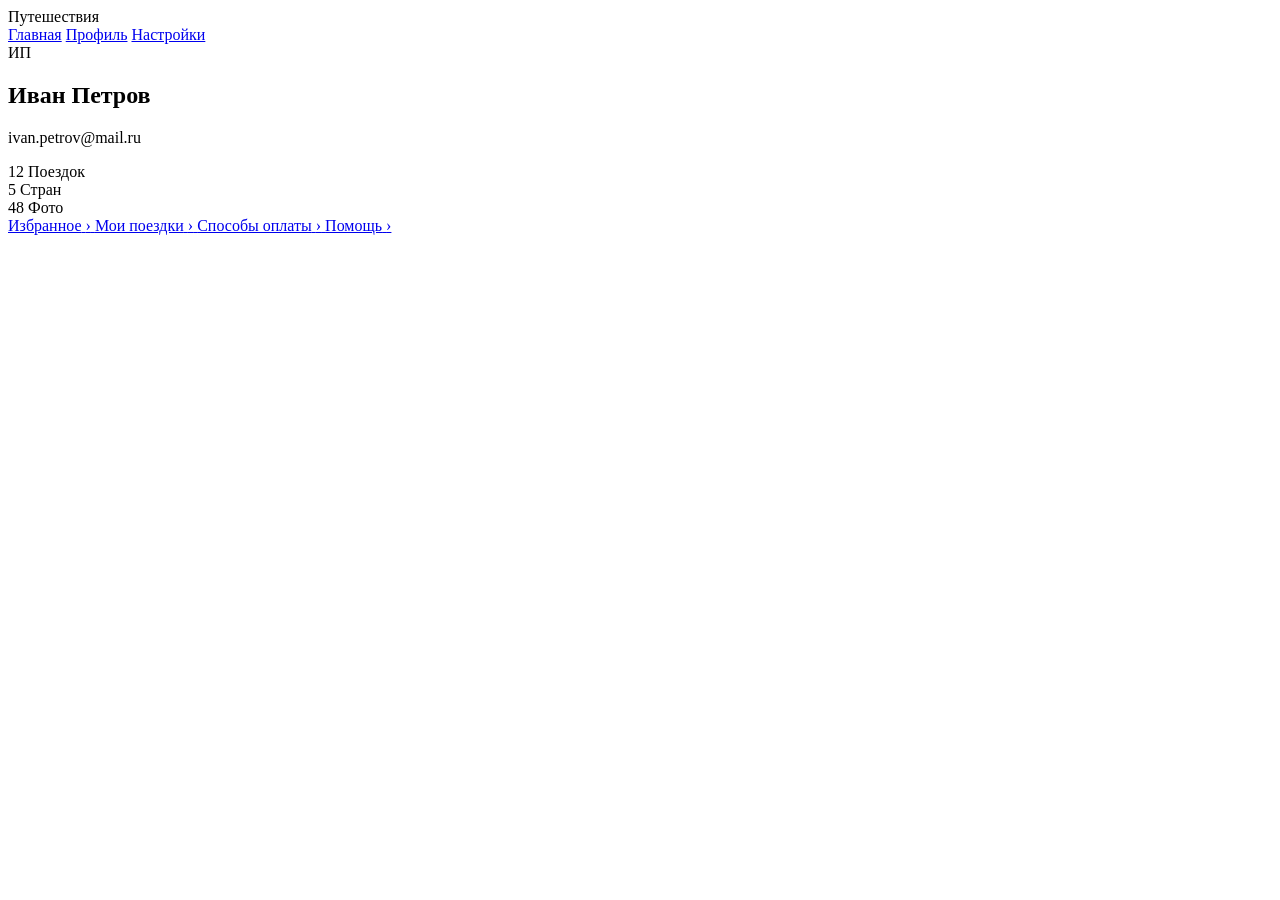
==== profile.html @ db9ca824 "Add files via upload" ====
<!DOCTYPE html>
<html lang="ru">
<head>
    <meta name="viewport" content="width=device-width, initial-scale=1.0, maximum-scale=1.0, user-scalable=no">
    <title>Путешествия — Профиль</title>
    <link rel="stylesheet" href="css/reset.css">
    <link rel="stylesheet" href="css/style.css">
</head>
<body>

    <nav class="menu">
        <div class="logo">Путешествия</div>
        <div class="links">
            <a href="index.html">Главная</a>
            <a href="profile.html">Профиль</a>
            <a href="settings.html">Настройки</a>
        </div>
    </nav>
    <main class="app-content">
        <section class="profile-header">
            <div class="avatar">ИП</div>
            <div>
                <h2>Иван Петров</h2>
                <p>ivan.petrov@mail.ru</p>
            </div>
            <div class="stats">
                <div class="stat">
                    <span class="stat-value">12</span>
                    <span class="stat-label">Поездок</span>
                </div>
                <div class="stat">
                    <span class="stat-value">5</span>
                    <span class="stat-label">Стран</span>
                </div>
                <div class="stat">
                    <span class="stat-value">48</span>
                    <span class="stat-label">Фото</span>
                </div>
            </div>
        </section>

        <section class="menu-list">
            <a href="#" class="menu-item">
                <span>Избранное</span>
                <span class="arrow">›</span>
            </a>
            <a href="#" class="menu-item">
                <span>Мои поездки</span>
                <span class="arrow">›</span>
            </a>
            <a href="#" class="menu-item">
                <span>Способы оплаты</span>
                <span class="arrow">›</span>
            </a>
            <a href="#" class="menu-item">
                <span>Помощь</span>
                <span class="arrow">›</span>
            </a>
        </section>
    </main>

   

    <script src="js/script.js"></script>
</body>
</html>
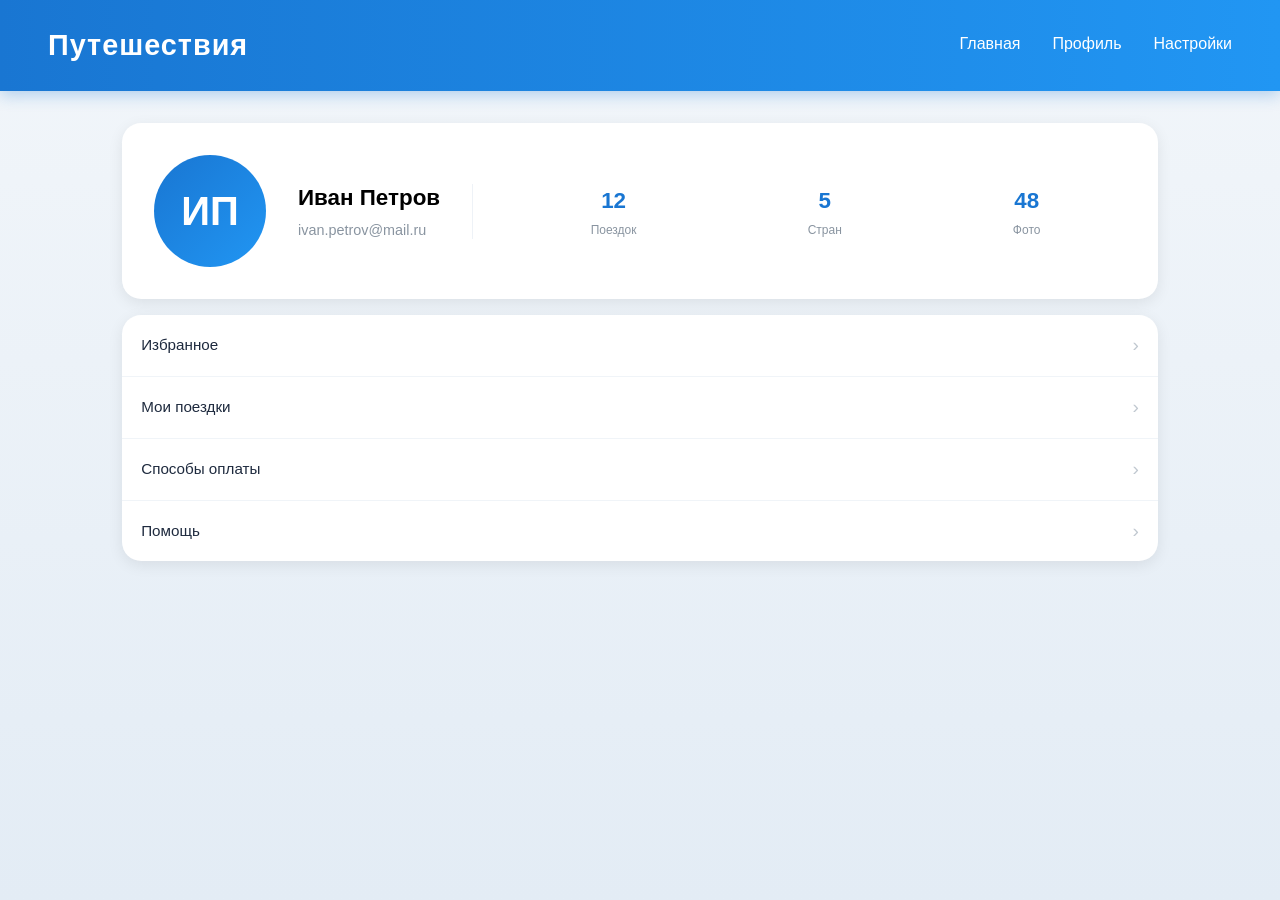
==== commit 0b2c0142: "Update profile.html" ====
--- a/profile.html
+++ b/profile.html
@@ -3,8 +3,8 @@
 <head>
     <meta name="viewport" content="width=device-width, initial-scale=1.0, maximum-scale=1.0, user-scalable=no">
     <title>Путешествия — Профиль</title>
-    <link rel="stylesheet" href="css/reset.css">
-    <link rel="stylesheet" href="css/style.css">
+    <link rel="stylesheet" href="reset.css">
+    <link rel="stylesheet" href="style.css">
 </head>
 <body>
 
@@ -63,4 +63,4 @@
 
     <script src="js/script.js"></script>
 </body>
-</html>+</html>
--- a/style.css
+++ b/style.css
@@ -0,0 +1,671 @@
+body {
+    font-family: 'Segoe UI', Arial, sans-serif;
+    background: linear-gradient(180deg, #f2f6fa 0%, #e3ecf5 100%);
+    min-height: 100vh;
+    display: flex;
+    flex-direction: column;
+    padding-bottom: 5rem;
+}
+
+.menu {
+    display: flex;
+    justify-content: space-between;
+    align-items: center;
+    padding: 1rem 1.2rem;
+    background: linear-gradient(90deg, #1976d2 0%, #2196f3 100%);
+    box-shadow: 0 4px 15px rgba(25, 118, 210, 0.3);
+    position: sticky;
+    top: 0;
+    z-index: 100;
+}
+
+.logo {
+    color: white;
+    font-size: 1.3rem;
+    font-weight: bold;
+    letter-spacing: 1px;
+}
+
+.links {
+    display: flex;
+    gap: 1rem;
+}
+
+.links a {
+    color: white;
+    text-decoration: none;
+    font-size: 0.85rem;
+    font-weight: 500;
+    position: relative;
+    padding-bottom: 4px;
+    transition: color 0.3s;
+}
+
+.links a::after {
+    content: "";
+    position: absolute;
+    bottom: 0;
+    left: 0;
+    width: 0;
+    height: 2px;
+    background: white;
+    transition: width 0.3s;
+}
+
+.links a:hover::after {
+    width: 100%;
+}
+
+.links a:hover {
+    color: #fff9c4;
+}
+
+.app-content {
+    flex: 1;
+    padding: 1rem;
+    width: 100%;
+}
+
+.cards-container {
+    display: flex;
+    flex-direction: column;
+    gap: 0;
+}
+
+.card {
+    display: flex;
+    flex-direction: column;
+    width: 100%;
+    max-width: 100%;
+    margin: 1.5rem auto;
+    background: white;
+    border-radius: 1.2rem;
+    overflow: hidden;
+    box-shadow: 0 10px 40px rgba(0, 0, 0, 0.15);
+    transition: transform 0.3s, box-shadow 0.3s;
+}
+
+.card:hover {
+    transform: translateY(-5px);
+    box-shadow: 0 20px 50px rgba(0, 0, 0, 0.2);
+}
+
+.card img {
+    width: 100%;
+    height: 12rem;
+    object-fit: cover;
+    display: block;
+}
+
+.card-info {
+    display: flex;
+    flex-direction: column;
+    padding: 1.2rem;
+    flex: 1;
+    gap: 0.5rem;
+}
+
+.badge {
+    display: inline-block;
+    align-self: flex-start;
+    background: #e3f2fd;
+    color: #1976d2;
+    font-size: 0.7rem;
+    font-weight: bold;
+    padding: 0.25rem 0.75rem;
+    border-radius: 1.25rem;
+    text-transform: uppercase;
+    letter-spacing: 0.5px;
+}
+
+.badge.hot {
+    background: #ffebee;
+    color: #c62828;
+}
+
+.badge.new {
+    background: #e8f5e9;
+    color: #2e7d32;
+}
+
+.card-info h2 {
+    font-size: 1.5rem;
+    color: #1e2a3e;
+    margin-top: 0.25rem;
+}
+
+.country {
+    color: #1976d2;
+    font-weight: bold;
+    font-size: 0.9rem;
+}
+
+.description {
+    color: #5a6b7b;
+    line-height: 1.65;
+    font-size: 0.9rem;
+    margin-top: 0.35rem;
+}
+
+.features {
+    display: flex;
+    flex-wrap: wrap;
+    gap: 0.5rem;
+    margin-top: 0.6rem;
+}
+
+.features span {
+    background: #f5f7fa;
+    color: #5a6b7b;
+    font-size: 0.75rem;
+    padding: 0.3rem 0.75rem;
+    border-radius: 0.4rem;
+    border: 1px solid #e3ecf5;
+}
+
+.card-bottom {
+    display: flex;
+    justify-content: space-between;
+    align-items: center;
+    margin-top: auto;
+    padding-top: 1.2rem;
+    border-top: 1px solid #eef2f7;
+}
+
+.price-block {
+    display: flex;
+    flex-direction: column;
+}
+
+.price {
+    font-size: 1.4rem;
+    font-weight: bold;
+    color: #1e2a3e;
+}
+
+.price small {
+    font-size: 0.8rem;
+    color: #8994a0;
+    font-weight: normal;
+}
+
+.rating {
+    display: flex;
+    align-items: center;
+    gap: 4px;
+    font-size: 0.85rem;
+    color: #f39c12;
+    font-weight: bold;
+    margin-top: 0.15rem;
+}
+
+.card-bottom button {
+    padding: 0.7rem 1.5rem;
+    border: none;
+    border-radius: 0.6rem;
+    background: linear-gradient(90deg, #1976d2, #2196f3);
+    color: white;
+    font-size: 0.9rem;
+    font-weight: 600;
+    cursor: pointer;
+    transition: transform 0.2s, box-shadow 0.2s;
+}
+
+.card-bottom button:hover {
+    transform: scale(1.05);
+    box-shadow: 0 6px 20px rgba(25, 118, 210, 0.4);
+}
+
+.profile-header {
+    background: white;
+    border-radius: 1.2rem;
+    padding: 1.5rem 1rem;
+    text-align: center;
+    box-shadow: 0 4px 15px rgba(0, 0, 0, 0.08);
+    margin-bottom: 1rem;
+}
+
+.avatar {
+    width: 6rem;
+    height: 6rem;
+    border-radius: 50%;
+    background: linear-gradient(135deg, #1976d2, #2196f3);
+    margin: 0 auto 0.8rem;
+    display: flex;
+    align-items: center;
+    justify-content: center;
+    font-size: 2rem;
+    color: white;
+    font-weight: bold;
+}
+
+.profile-header h2 {
+    font-size: 1.4rem;
+    margin-bottom: 0.3rem;
+}
+
+.profile-header p {
+    color: #8994a0;
+    font-size: 0.9rem;
+}
+
+.stats {
+    display: flex;
+    justify-content: space-around;
+    margin-top: 1.2rem;
+    padding-top: 1rem;
+    border-top: 1px solid #eef2f7;
+}
+
+.stat {
+    display: flex;
+    flex-direction: column;
+    align-items: center;
+}
+
+.stat-value {
+    font-size: 1.4rem;
+    font-weight: bold;
+    color: #1976d2;
+}
+
+.stat-label {
+    font-size: 0.75rem;
+    color: #8994a0;
+    margin-top: 0.2rem;
+}
+
+.menu-list {
+    background: white;
+    border-radius: 1.2rem;
+    overflow: hidden;
+    box-shadow: 0 4px 15px rgba(0, 0, 0, 0.08);
+}
+
+.menu-item {
+    display: flex;
+    justify-content: space-between;
+    align-items: center;
+    padding: 1rem 1.2rem;
+    border-bottom: 1px solid #f0f4f8;
+    font-size: 0.95rem;
+    color: #1e2a3e;
+}
+
+.menu-item:last-child {
+    border-bottom: none;
+}
+
+.menu-item .arrow {
+    color: #c0c8d0;
+    font-size: 1.2rem;
+}
+
+.settings-group {
+    background: white;
+    border-radius: 1.2rem;
+    padding: 0 1.2rem;
+    margin-bottom: 1rem;
+    box-shadow: 0 4px 15px rgba(0, 0, 0, 0.08);
+}
+
+.settings-group h3 {
+    font-size: 0.85rem;
+    color: #8994a0;
+    text-transform: uppercase;
+    letter-spacing: 0.5px;
+    padding: 1rem 0 0.5rem;
+}
+
+.setting-item {
+    display: flex;
+    justify-content: space-between;
+    align-items: center;
+    padding: 0.9rem 0;
+    border-bottom: 1px solid #f0f4f8;
+}
+
+.setting-item:last-child {
+    border-bottom: none;
+}
+
+.setting-item label {
+    font-size: 0.95rem;
+    color: #1e2a3e;
+}
+
+.switch {
+    position: relative;
+    width: 3rem;
+    height: 1.6rem;
+    background: #c0c8d0;
+    border-radius: 1rem;
+    transition: background 0.3s;
+    cursor: pointer;
+}
+
+.switch::after {
+    content: "";
+    position: absolute;
+    top: 0.15rem;
+    left: 0.15rem;
+    width: 1.3rem;
+    height: 1.3rem;
+    background: white;
+    border-radius: 50%;
+    transition: transform 0.3s;
+}
+
+.switch.active {
+    background: #1976d2;
+}
+
+.switch.active::after {
+    transform: translateX(1.4rem);
+}
+
+select {
+    padding: 0.4rem 0.8rem;
+    border: 1px solid #e0e6ed;
+    border-radius: 0.5rem;
+    font-size: 0.9rem;
+    background: white;
+    color: #1e2a3e;
+}
+
+.bottom-nav {
+    position: fixed;
+    bottom: 0;
+    left: 0;
+    right: 0;
+    display: flex;
+    justify-content: space-around;
+    align-items: center;
+    background: white;
+    padding: 0.6rem 0;
+    box-shadow: 0 -2px 15px rgba(0, 0, 0, 0.08);
+    z-index: 100;
+}
+
+.bottom-nav a {
+    display: flex;
+    flex-direction: column;
+    align-items: center;
+    gap: 0.2rem;
+    font-size: 0.7rem;
+    color: #8994a0;
+    padding: 0.4rem 1rem;
+    border-radius: 0.5rem;
+    transition: color 0.2s;
+    font-weight: 600;
+    text-transform: uppercase;
+    letter-spacing: 0.5px;
+}
+
+.bottom-nav a.active {
+    color: #1976d2;
+}
+
+@media (min-width: 768px) {
+    body {
+        padding-bottom: 0;
+    }
+
+    .menu {
+        padding: 1.5rem 3rem;
+    }
+
+    .logo {
+        font-size: 1.8rem;
+    }
+
+    .links {
+        gap: 2rem;
+    }
+
+    .links a {
+        font-size: 1rem;
+    }
+
+    .app-content {
+        max-width: 1100px;
+        margin: 0 auto;
+        padding: 2rem;
+    }
+
+    .card {
+        flex-direction: row;
+        max-width: 820px;
+    }
+
+    .card img {
+        width: 340px;
+        height: auto;
+    }
+
+    .card-info {
+        padding: 2rem;
+    }
+
+    .card-info h2 {
+        font-size: 1.8rem;
+    }
+
+    .profile-header {
+        display: flex;
+        align-items: center;
+        gap: 2rem;
+        text-align: left;
+        padding: 2rem;
+    }
+
+    .avatar {
+        margin: 0;
+        width: 7rem;
+        height: 7rem;
+        font-size: 2.5rem;
+    }
+
+    .stats {
+        flex: 1;
+        margin-top: 0;
+        padding-top: 0;
+        border-top: none;
+        border-left: 1px solid #eef2f7;
+        padding-left: 2rem;
+    }
+
+    .bottom-nav {
+        position: static;
+        max-width: 1100px;
+        margin: 1rem auto;
+        border-radius: 1rem;
+        box-shadow: 0 4px 15px rgba(0, 0, 0, 0.08);
+    }
+
+    .bottom-nav a {
+        flex-direction: row;
+        gap: 0.5rem;
+        font-size: 0.9rem;
+    }
+
+    .settings-group {
+        max-width: 700px;
+    }
+}
+.modal-overlay {
+    display: none;
+    position: fixed;
+    top: 0;
+    left: 0;
+    width: 100%;
+    height: 100%;
+    background: rgba(0, 0, 0, 0.6);
+    justify-content: center;
+    align-items: center;
+    z-index: 2000;
+    padding: 1rem;
+    overflow-y: auto;
+}
+
+.modal-overlay.active {
+    display: flex;
+}
+
+.modal-window {
+    background: white;
+    border-radius: 1.2rem;
+    max-width: 700px;
+    width: 100%;
+    max-height: 90vh;
+    overflow-y: auto;
+    box-shadow: 0 20px 60px rgba(0, 0, 0, 0.4);
+    animation: modalAppear 0.3s ease;
+    position: relative;
+}
+
+@keyframes modalAppear {
+    from { transform: scale(0.85); opacity: 0; }
+    to { transform: scale(1); opacity: 1; }
+}
+
+.modal-close {
+    position: absolute;
+    top: 1rem;
+    right: 1rem;
+    width: 2.5rem;
+    height: 2.5rem;
+    border-radius: 50%;
+    background: rgba(255, 255, 255, 0.9);
+    color: #1e2a3e;
+    font-size: 1.5rem;
+    font-weight: bold;
+    display: flex;
+    align-items: center;
+    justify-content: center;
+    cursor: pointer;
+    z-index: 10;
+    box-shadow: 0 2px 8px rgba(0, 0, 0, 0.2);
+    transition: background 0.2s;
+}
+
+.modal-close:hover {
+    background: white;
+}
+
+.modal-image {
+    width: 100%;
+    height: 15rem;
+    object-fit: cover;
+    display: block;
+}
+
+.modal-body {
+    padding: 1.5rem;
+}
+
+.modal-body h2 {
+    font-size: 1.6rem;
+    color: #1e2a3e;
+    margin-bottom: 0.5rem;
+}
+
+.modal-body .modal-country {
+    color: #1976d2;
+    font-weight: bold;
+    font-size: 0.95rem;
+    margin-bottom: 1rem;
+}
+
+.modal-body h3 {
+    font-size: 1.05rem;
+    color: #1976d2;
+    margin: 1.2rem 0 0.6rem;
+    text-transform: uppercase;
+    letter-spacing: 0.5px;
+}
+
+.modal-body p {
+    color: #5a6b7b;
+    line-height: 1.7;
+    font-size: 0.95rem;
+    margin-bottom: 0.8rem;
+}
+.modal-body ul {
+    padding-left: 1.2rem;
+    list-style: disc;
+}
+.modal-body ul li {
+    color: #5a6b7b;
+    line-height: 1.7;
+    font-size: 0.95rem;
+    margin-bottom: 0.4rem;
+}
+
+.modal-features {
+    display: flex;
+    flex-wrap: wrap;
+    gap: 0.5rem;
+    margin: 1rem 0;
+}
+
+.modal-features span {
+    background: #f5f7fa;
+    color: #5a6b7b;
+    font-size: 0.8rem;
+    padding: 0.35rem 0.85rem;
+    border-radius: 0.4rem;
+    border: 1px solid #e3ecf5;
+}
+
+.modal-price {
+    display: flex;
+    justify-content: space-between;
+    align-items: center;
+    padding: 1rem;
+    background: #f8fafc;
+    border-radius: 0.8rem;
+    margin-top: 1rem;
+}
+
+.modal-price .price-value {
+    font-size: 1.5rem;
+    font-weight: bold;
+    color: #1e2a3e;
+}
+
+.modal-price .price-value small {
+    font-size: 0.8rem;
+    color: #8994a0;
+    font-weight: normal;
+}
+
+.modal-price button {
+    padding: 0.8rem 1.5rem;
+    border: none;
+    border-radius: 0.6rem;
+    background: linear-gradient(90deg, #1976d2, #2196f3);
+    color: white;
+    font-size: 0.95rem;
+    font-weight: 600;
+    cursor: pointer;
+    transition: transform 0.2s;
+}
+
+.modal-price button:hover {
+    transform: scale(1.05);
+}
+
+@media (min-width: 768px) {
+    .modal-image {
+        height: 20rem;
+    }
+
+    .modal-body {
+        padding: 2rem;
+    }
+
+    .modal-body h2 {
+        font-size: 2rem;
+    }
+}
